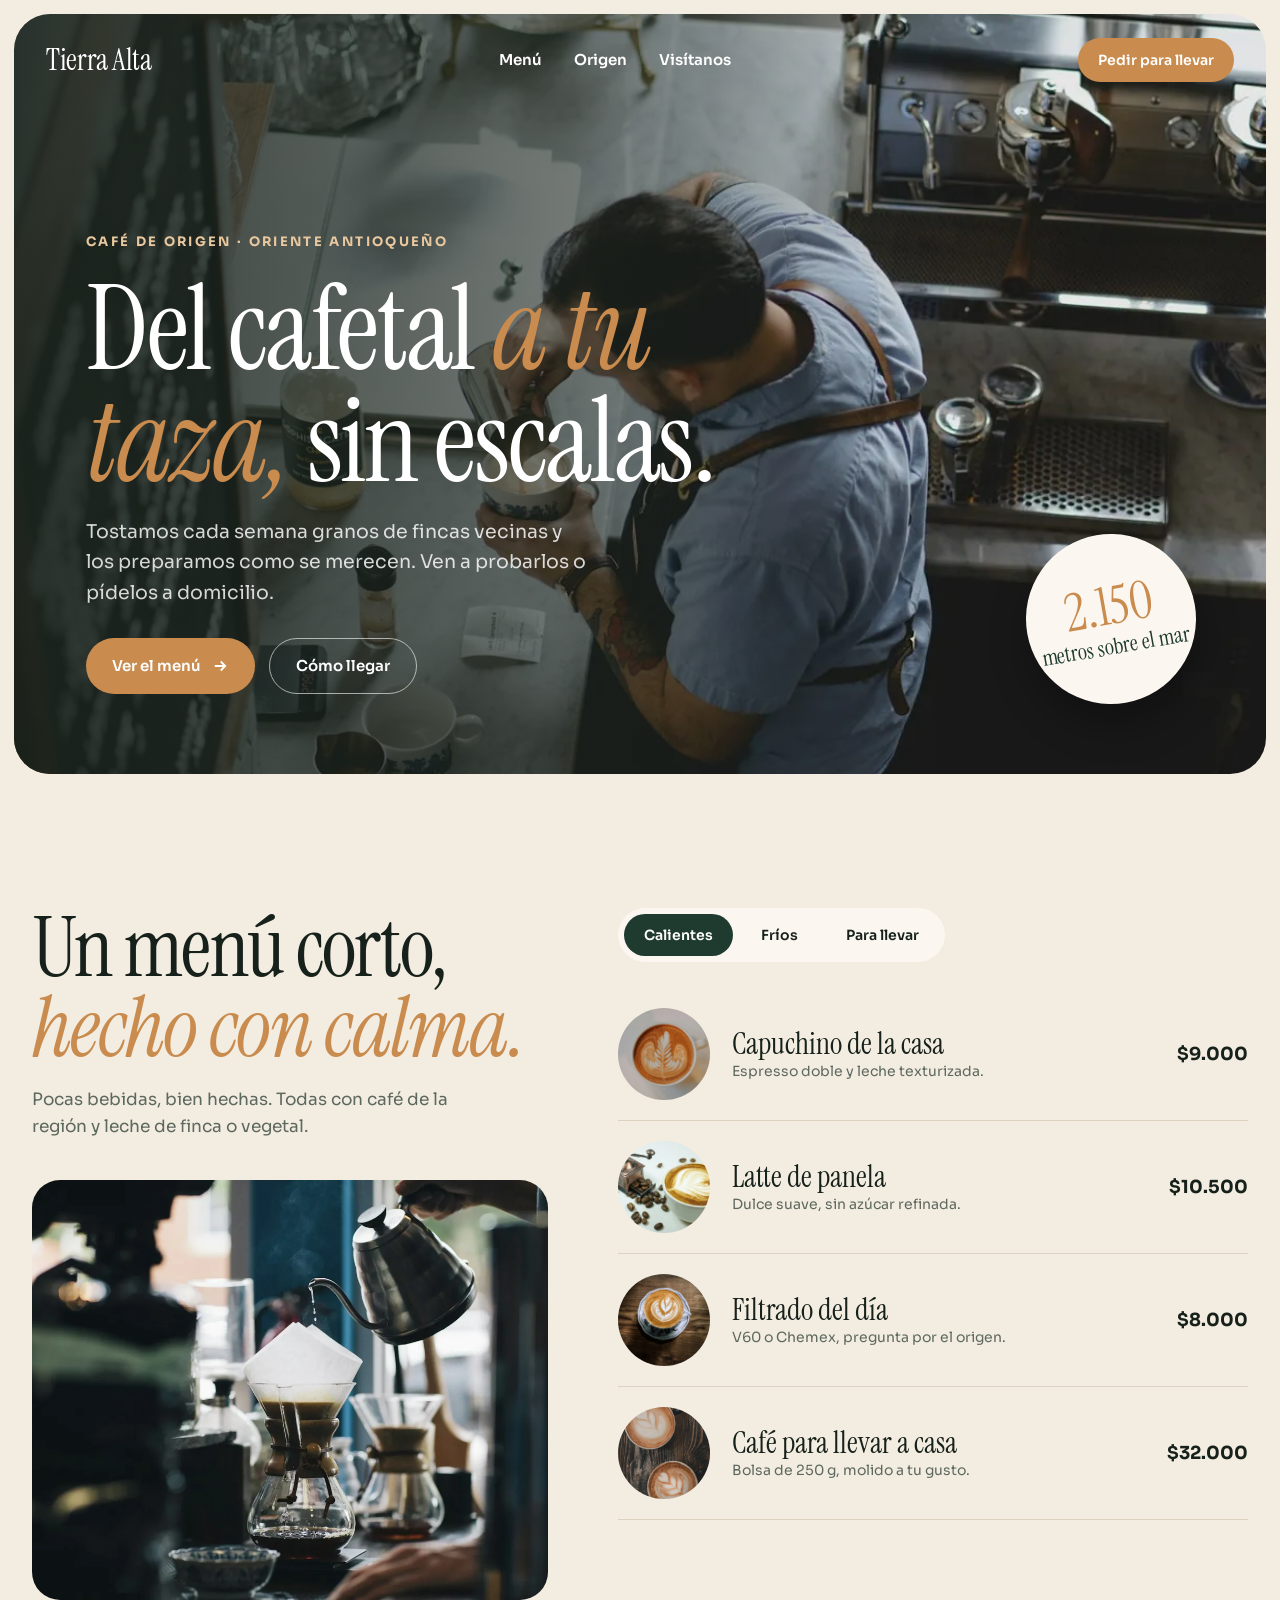
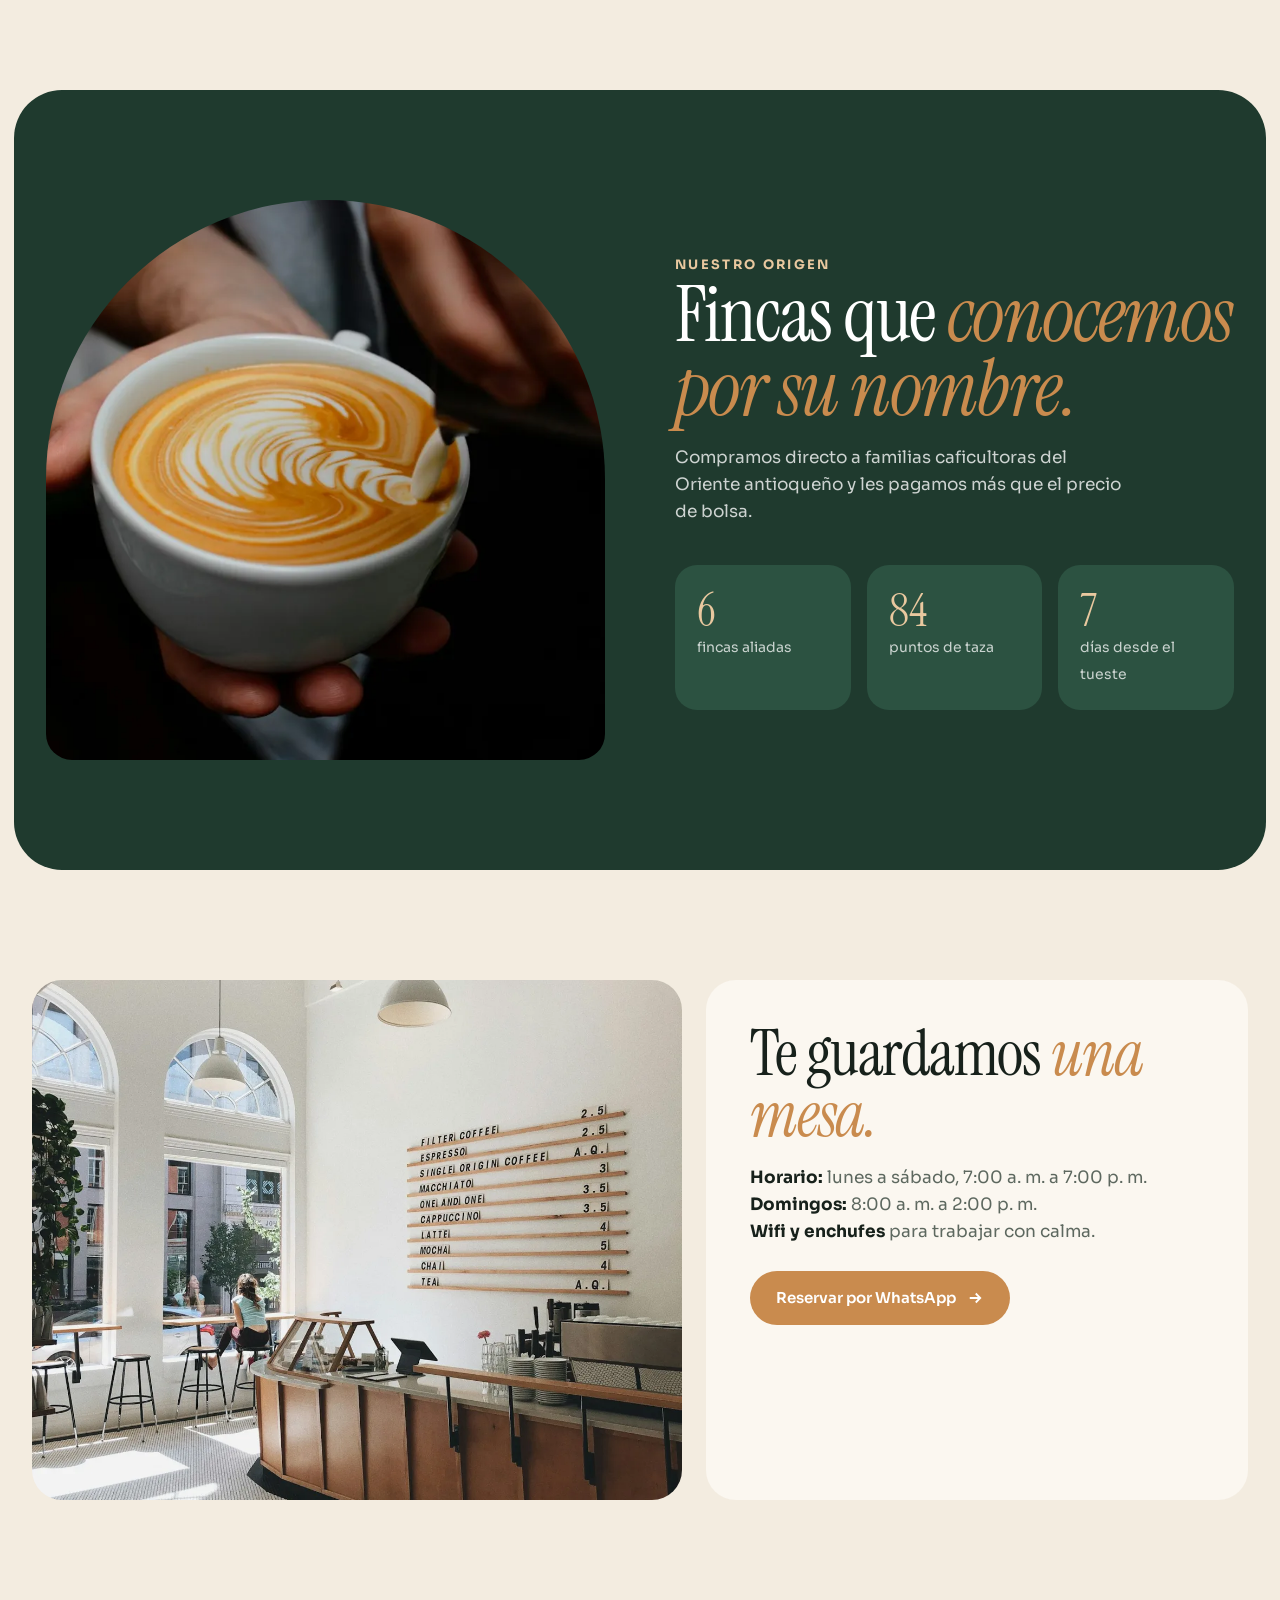
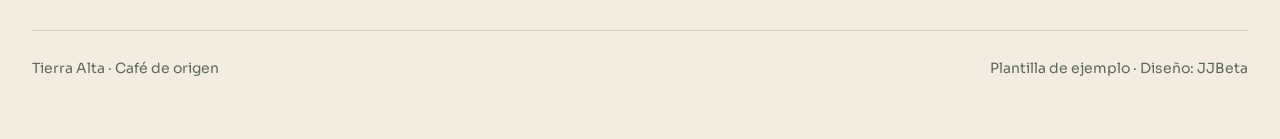
==== cafe/index.html @ 1be64325 "feat(plantillas): agrega la plantilla 02 de cafetería" ====
<!doctype html>
<html lang="es">
<head>
<meta charset="utf-8">
<meta name="viewport" content="width=device-width, initial-scale=1">
<meta name="robots" content="noindex">
<meta property="og:title" content="Tierra Alta · Plantilla de ejemplo de JJBeta">
<title>Tierra Alta · Café de origen del Oriente antioqueño</title>
<link rel="preconnect" href="https://fonts.googleapis.com">
<link href="https://fonts.googleapis.com/css2?family=Instrument+Serif:ital@0;1&family=Sora:wght@400;600;700&display=swap" rel="stylesheet">
<style>
:root { --green: #1f3a2e; --green-2: #2c5241; --cream: #f3ece0; --paper: #fbf7f0; --caramel: #c98b4e; --ink: #17211b; --soft: #5d685f; }
* { box-sizing: border-box; margin: 0; padding: 0; }
html { overflow-x: clip; }
body { background: var(--cream); color: var(--ink); font: 400 17px/1.6 'Sora', sans-serif; }
a { color: inherit; text-decoration: none; }
button { border: 0; background: none; font: inherit; color: inherit; cursor: pointer; }
.wrap { width: min(1240px, 100% - 64px); margin: 0 auto; }
h1, h2 { font-family: 'Instrument Serif', serif; font-weight: 400; letter-spacing: -.02em; line-height: .95; }
h1 i, h2 i { color: var(--caramel); }
.pill { display: inline-flex; align-items: center; gap: 10px; padding: 15px 26px; border-radius: 99px; font-weight: 600; font-size: 15px; }
.pill.solid { background: var(--caramel); color: #fff; }
.pill.ghost { border: 1.5px solid rgb(255 255 255 / .6); color: #fff; }
.pill svg { width: 18px; height: 18px; }

nav { display: flex; align-items: center; justify-content: space-between; padding: 22px 0; color: #fff; position: absolute; inset: 0 0 auto; z-index: 3; width: min(1240px, 100% - 64px); margin: 0 auto; }
.logo { font-family: 'Instrument Serif', serif; font-size: 30px; letter-spacing: -.01em; }
nav ul { display: flex; gap: 32px; list-style: none; font-size: 15px; font-weight: 600; }
.nav-cta { padding: 11px 20px; font-size: 14px; }

.hero { position: relative; min-height: 760px; margin: 14px; border-radius: 36px; overflow: hidden; color: #fff; display: flex; align-items: flex-end; }
.hero .ph { position: absolute; inset: 0; }
.hero .ph img { width: 100%; height: 100%; object-fit: cover; object-position: 50% 45%; }
.hero::after { content: ''; position: absolute; inset: 0; background: linear-gradient(90deg, rgb(23 33 27 / .88) 0%, rgb(23 33 27 / .55) 45%, transparent 75%); }
.hero-in { position: relative; z-index: 2; padding: 0 0 80px 72px; max-width: 720px; }
.eyebrow { font-size: 13px; letter-spacing: .18em; text-transform: uppercase; font-weight: 700; color: #e9c89f; }
.hero h1 { font-size: 118px; margin: 18px 0 20px; }
.hero p { font-size: 19px; color: rgb(255 255 255 / .82); max-width: 500px; }
.actions { display: flex; gap: 14px; margin-top: 30px; flex-wrap: wrap; }
.stamp { position: absolute; right: 70px; bottom: 70px; z-index: 2; width: 170px; height: 170px; border-radius: 50%; background: var(--paper); color: var(--green); display: grid; place-items: center; text-align: center; font-family: 'Instrument Serif', serif; font-size: 22px; line-height: 1.05; rotate: -10deg; box-shadow: 0 20px 40px rgb(0 0 0 / .3); }
.stamp b { display: block; font-size: 52px; color: var(--caramel); font-weight: 400; }

.menu { padding: 120px 0 90px; display: grid; grid-template-columns: .9fr 1.1fr; gap: 70px; align-items: start; }
.menu h2 { font-size: 84px; }
.menu > div > p { color: var(--soft); margin-top: 18px; max-width: 420px; }
.menu .ph { margin-top: 40px; height: 420px; border-radius: 28px; overflow: hidden; }
.menu .ph img { width: 100%; height: 100%; object-fit: cover; }
.tabs { display: flex; gap: 8px; background: var(--paper); padding: 6px; border-radius: 99px; width: max-content; }
.chip { padding: 10px 20px; border-radius: 99px; font-weight: 600; font-size: 14px; }
.chip.on { background: var(--green); color: #fff; }
.list { margin-top: 26px; display: grid; }
.item { display: grid; grid-template-columns: 92px 1fr auto; gap: 22px; align-items: center; padding: 20px 0; border-bottom: 1px solid #ddd2c0; }
.item .ph { margin: 0; width: 92px; height: 92px; border-radius: 50%; }
.item h3 { font-family: 'Instrument Serif', serif; font-weight: 400; font-size: 30px; line-height: 1.1; }
.item p { color: var(--soft); font-size: 14px; }
.item b { font-size: 18px; }

.origin { background: var(--green); color: #fff; padding: 110px 0; border-radius: 48px; margin: 0 14px; }
.origin .wrap { display: grid; grid-template-columns: 1fr 1fr; gap: 70px; align-items: center; }
.origin .ph { height: 560px; border-radius: 300px 300px 28px 28px; overflow: hidden; }
.origin .ph img { width: 100%; height: 100%; object-fit: cover; }
.origin h2 { font-size: 78px; }
.facts { display: grid; grid-template-columns: repeat(3, 1fr); gap: 16px; margin-top: 40px; }
.fact { background: var(--green-2); border-radius: 22px; padding: 22px; }
.fact b { font-family: 'Instrument Serif', serif; font-size: 46px; font-weight: 400; color: #e9c89f; display: block; line-height: 1; }
.fact span { font-size: 14px; color: rgb(255 255 255 / .75); }

.visit { padding: 110px 0 90px; }
.visit .grid { display: grid; grid-template-columns: 1.2fr 1fr; gap: 24px; }
.visit .ph { border-radius: 30px; overflow: hidden; height: 520px; position: relative; }
.visit .ph img { position: absolute; inset: 0; }
.visit .ph img { width: 100%; height: 100%; object-fit: cover; }
.card { background: var(--paper); border-radius: 30px; padding: 44px; display: flex; flex-direction: column; gap: 18px; }
.card h2 { font-size: 64px; }
.card li { list-style: none; color: var(--soft); }
.card li b { color: var(--ink); }
.card .pill.solid { align-self: start; margin-top: 8px; }

footer { padding: 40px 0 60px; color: var(--soft); font-size: 14px; }
footer .wrap { display: flex; justify-content: space-between; border-top: 1px solid #ddd2c0; padding-top: 26px; }

@media (max-width: 700px) {
  .wrap, nav { width: calc(100% - 36px); }
  nav ul { display: none; }
  .hero { min-height: 760px; margin: 8px; border-radius: 26px; }
  .hero::after { background: linear-gradient(0deg, rgb(23 33 27 / .92) 0%, rgb(23 33 27 / .5) 55%, rgb(23 33 27 / .2) 100%); }
  .hero-in { padding: 0 22px 40px; }
  .hero h1 { font-size: 64px; }
  .hero p { font-size: 16px; }
  .stamp { width: 110px; height: 110px; font-size: 15px; right: 18px; bottom: auto; top: 96px; }
  .stamp b { font-size: 32px; }
  .menu, .origin .wrap, .visit .grid { grid-template-columns: 1fr; gap: 34px; }
  .menu { padding: 80px 0 60px; }
  .menu h2, .origin h2 { font-size: 54px; }
  .menu .ph { height: 260px; }
  .item { grid-template-columns: 70px 1fr auto; gap: 14px; }
  .item .ph { width: 70px; height: 70px; }
  .item h3 { font-size: 24px; }
  .origin { padding: 70px 0; margin: 0 8px; border-radius: 32px; }
  .origin .ph { height: 380px; }
  .facts { grid-template-columns: 1fr 1fr 1fr; gap: 10px; }
  .fact { padding: 14px; }
  .fact b { font-size: 32px; }
  .card { padding: 30px 24px; }
  .card h2 { font-size: 46px; }
  .visit .ph { height: 300px; }
  footer .wrap { flex-direction: column; gap: 8px; }
}

/* modo boceto */
body.sketch { background: #f6f1e6; color: transparent; }
.sketch > *:not(svg):not(script) { filter: url(#rough); }
.sketch * { color: transparent !important; text-shadow: none !important; box-shadow: none !important; background-color: transparent !important; background-image: none !important; }
.sketch .hero::after { display: none; }
.sketch .ln { background-image: linear-gradient(#4a4a4a, #4a4a4a) !important; background-size: 100% 2.5px !important; background-position: 0 72% !important; background-repeat: no-repeat !important; box-decoration-break: clone; -webkit-box-decoration-break: clone; }
.sketch :is(h1, h2, h3) .ln { background-image: repeating-linear-gradient(-55deg, #3a3a3a 0 2px, transparent 2px 9px) !important; background-size: 100% 70% !important; background-position: 0 60% !important; }
.sketch img { visibility: hidden; }
.sketch :is(.pill, .chip, .tabs, .ph, .card, .fact, .stamp, .hero, .origin) { border: 3px solid #3a3a3a !important; }
.sketch .ph { background-image: linear-gradient(to top right, transparent calc(50% - 1.5px), #8a8a8a calc(50% - 1.5px) calc(50% + 1.5px), transparent calc(50% + 1.5px)), linear-gradient(to top left, transparent calc(50% - 1.5px), #8a8a8a calc(50% - 1.5px) calc(50% + 1.5px), transparent calc(50% + 1.5px)) !important; }
.sketch .hero > .ph { border: 0 !important; }
.sketch :is(.item, footer .wrap) { border-color: #3a3a3a !important; }
</style>
</head>
<body>
<svg width="0" height="0" style="position:absolute"><filter id="rough"><feTurbulence type="fractalNoise" baseFrequency="0.035" numOctaves="2" seed="7"/><feDisplacementMap in="SourceGraphic" scale="5"/></filter></svg>

<header class="hero">
  <nav aria-label="Principal"><a class="logo" href="#">Tierra Alta</a><ul><li><a href="#menu">Menú</a></li><li><a href="#origen">Origen</a></li><li><a href="#visita">Visítanos</a></li></ul><a class="pill solid nav-cta" href="#">Pedir para llevar</a></nav>
  <div class="ph"><img src="fotos/c-1515860734122-e0d771b36d3e.webp" alt="Barista sirviendo un capuchino con arte latte"></div>
  <div class="hero-in">
    <span class="eyebrow">Café de origen · Oriente antioqueño</span>
    <h1>Del cafetal <i>a tu taza,</i> sin escalas.</h1>
    <p>Tostamos cada semana granos de fincas vecinas y los preparamos como se merecen. Ven a probarlos o pídelos a domicilio.</p>
    <div class="actions"><a class="pill solid" href="#menu">Ver el menú <svg viewBox="0 0 24 24" fill="none" stroke="currentColor" stroke-width="2.4"><path d="M5 12h14M13 6l6 6-6 6"/></svg></a><a class="pill ghost" href="#visita">Cómo llegar</a></div>
  </div>
  <div class="stamp"><span><b>2.150</b>metros sobre el mar</span></div>
</header>

<main>
<section class="menu wrap" id="menu">
  <div>
    <h2>Un menú corto, <i>hecho con calma.</i></h2>
    <p>Pocas bebidas, bien hechas. Todas con café de la región y leche de finca o vegetal.</p>
    <div class="ph"><img src="fotos/c-1442512595331-e89e73853f31.webp" alt="Barra de métodos de filtrado"></div>
  </div>
  <div>
    <div class="tabs" role="group" aria-label="Categorías"><button class="chip on">Calientes</button><button class="chip">Fríos</button><button class="chip">Para llevar</button></div>
    <div class="list">
      <div class="item"><div class="ph"><img src="fotos/c-1676277571294-f0bcdb8dc7c8.webp" alt="" style="width:100%;height:100%;object-fit:cover"></div><div><h3>Capuchino de la casa</h3><p>Espresso doble y leche texturizada.</p></div><b>$9.000</b></div>
      <div class="item"><div class="ph"><img src="fotos/c-1614507730489-2c5f0d17f1cb.webp" alt="" style="width:100%;height:100%;object-fit:cover"></div><div><h3>Latte de panela</h3><p>Dulce suave, sin azúcar refinada.</p></div><b>$10.500</b></div>
      <div class="item"><div class="ph"><img src="fotos/c-1752362631575-37fbf24ee00e.webp" alt="" style="width:100%;height:100%;object-fit:cover"></div><div><h3>Filtrado del día</h3><p>V60 o Chemex, pregunta por el origen.</p></div><b>$8.000</b></div>
      <div class="item"><div class="ph"><img src="fotos/c-1599163479506-2758dab1dd5e.webp" alt="" style="width:100%;height:100%;object-fit:cover"></div><div><h3>Café para llevar a casa</h3><p>Bolsa de 250 g, molido a tu gusto.</p></div><b>$32.000</b></div>
    </div>
  </div>
</section>

<section class="origin" id="origen">
  <div class="wrap">
    <div class="ph"><img src="fotos/c-1579265898841-79c7890d69cf.webp" alt="Barista preparando café"></div>
    <div>
      <span class="eyebrow">Nuestro origen</span>
      <h2>Fincas que <i>conocemos por su nombre.</i></h2>
      <p style="color:rgb(255 255 255 / .78);margin-top:18px;max-width:460px">Compramos directo a familias caficultoras del Oriente antioqueño y les pagamos más que el precio de bolsa.</p>
      <div class="facts"><div class="fact"><b>6</b><span>fincas aliadas</span></div><div class="fact"><b>84</b><span>puntos de taza</span></div><div class="fact"><b>7</b><span>días desde el tueste</span></div></div>
    </div>
  </div>
</section>

<section class="visit wrap" id="visita">
  <div class="grid">
    <div class="ph"><img src="fotos/c-1567880905822-56f8e06fe630.webp" alt="Interior luminoso de la cafetería"></div>
    <div class="card">
      <h2>Te guardamos <i>una mesa.</i></h2>
      <ul><li><b>Horario:</b> lunes a sábado, 7:00 a. m. a 7:00 p. m.</li><li><b>Domingos:</b> 8:00 a. m. a 2:00 p. m.</li><li><b>Wifi y enchufes</b> para trabajar con calma.</li></ul>
      <a class="pill solid" href="#">Reservar por WhatsApp <svg viewBox="0 0 24 24" fill="none" stroke="currentColor" stroke-width="2.4"><path d="M5 12h14M13 6l6 6-6 6"/></svg></a>
    </div>
  </div>
</section>
</main>
<footer><div class="wrap"><span>Tierra Alta · Café de origen</span><span>Plantilla de ejemplo · Diseño: JJBeta</span></div></footer>
<script>
const mode = location.search.includes('sketch') ? 'sketch' : ''
if (mode) {
  document.body.classList.add(mode)
  const walker = document.createTreeWalker(document.body, NodeFilter.SHOW_TEXT, { acceptNode: (n) => n.textContent.trim() ? NodeFilter.FILTER_ACCEPT : NodeFilter.FILTER_REJECT })
  const nodes = []; while (walker.nextNode()) nodes.push(walker.currentNode)
  nodes.forEach((n) => { if (n.parentElement.closest('svg, style, script')) return; const s = document.createElement('span'); s.className = 'ln'; n.replaceWith(s); s.append(n) })
}
</script>
</body>
</html>
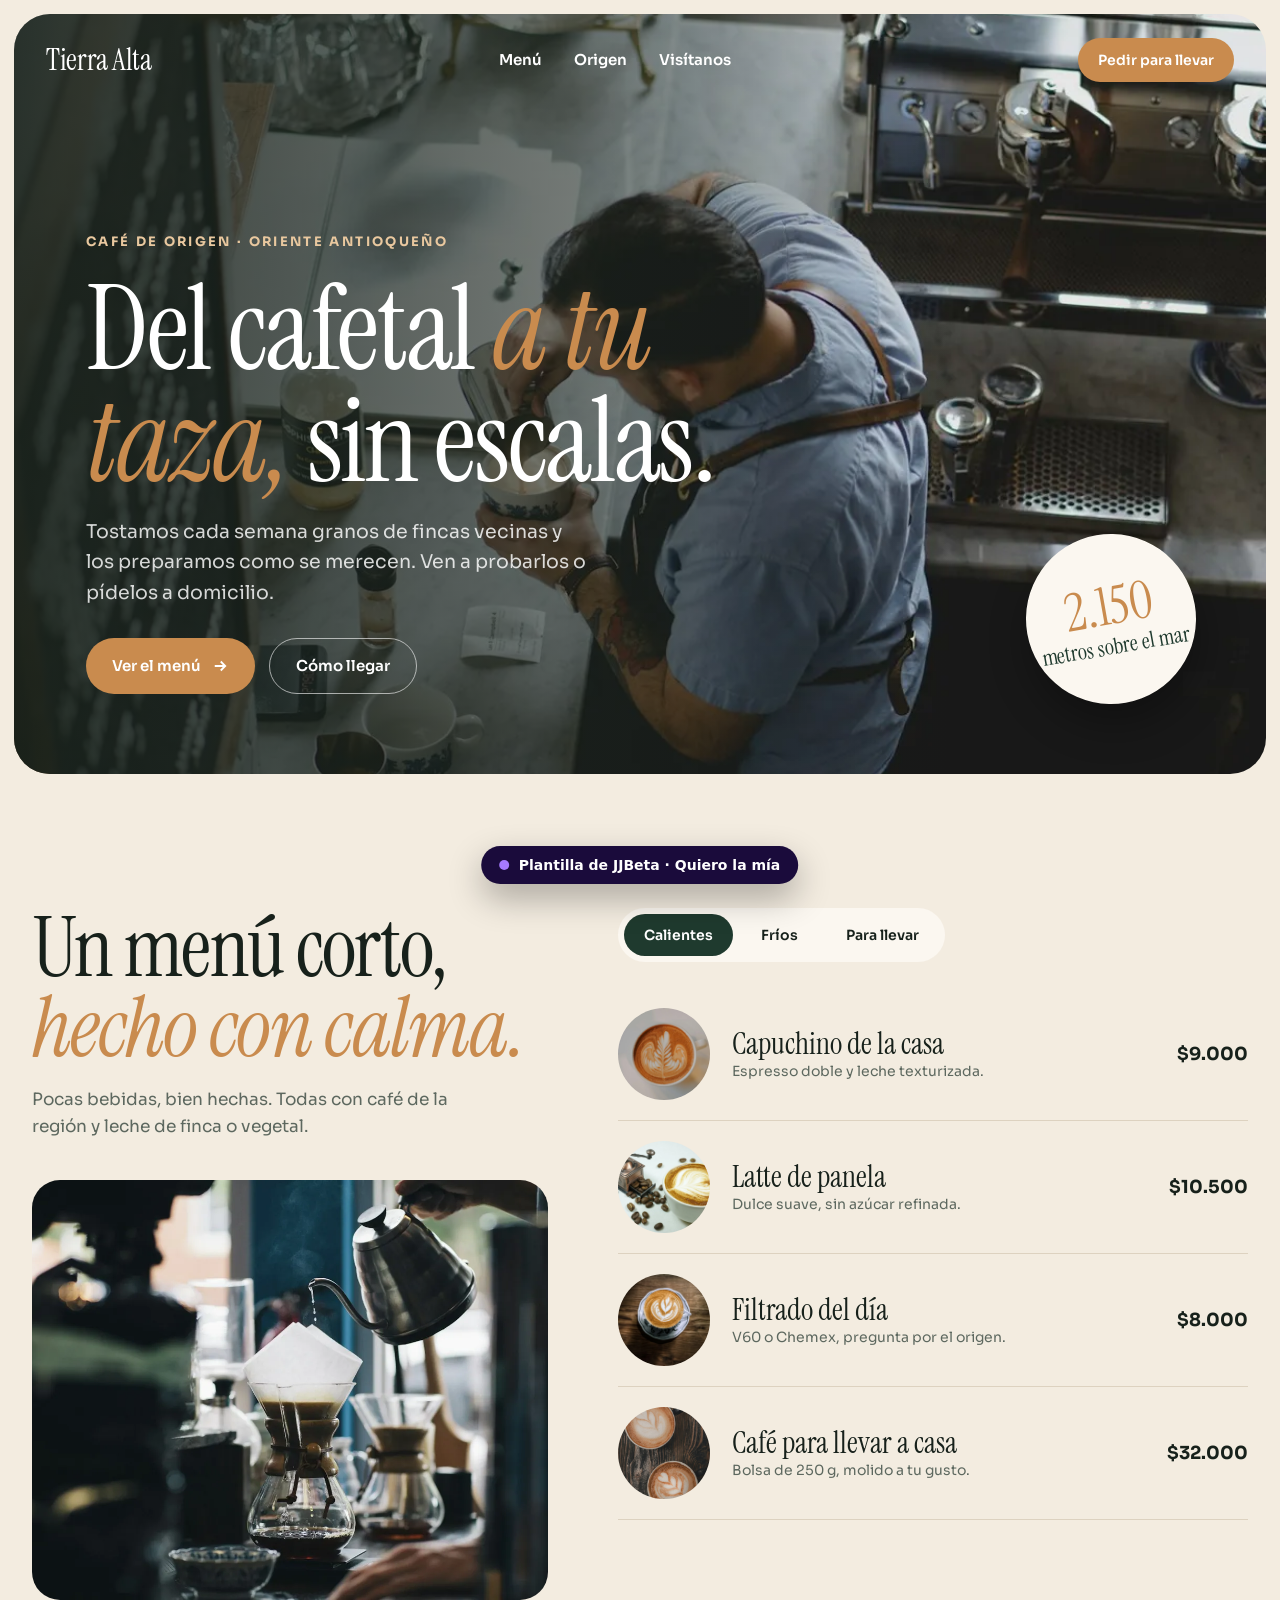
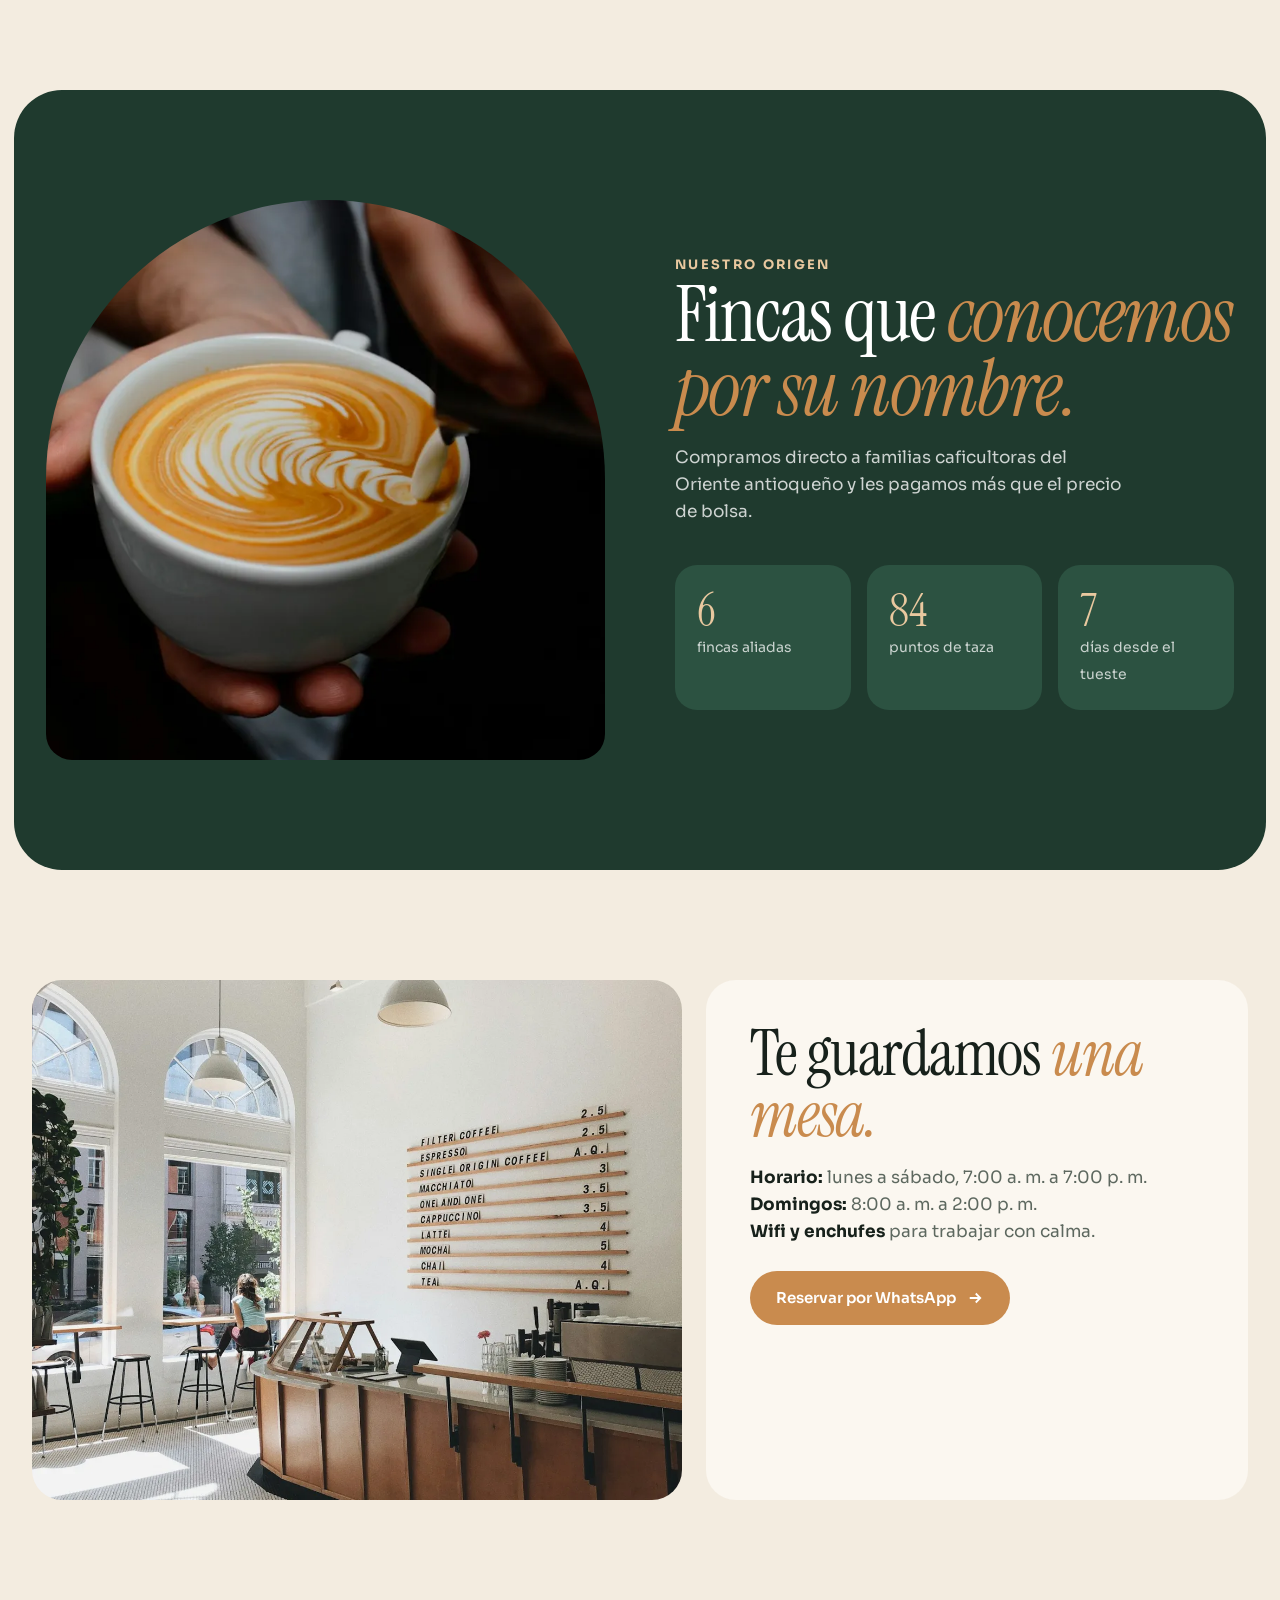
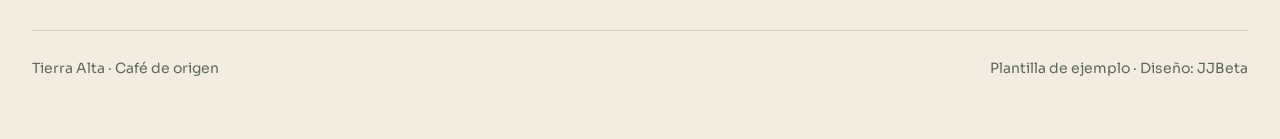
==== commit 432ef7b7: "feat(plantillas): rediseña la portada con el estilo de la marca y agrega acceso para pedir la planti" ====
--- a/cafe/index.html
+++ b/cafe/index.html
@@ -178,6 +178,8 @@
 </section>
 </main>
 <footer><div class="wrap"><span>Tierra Alta · Café de origen</span><span>Plantilla de ejemplo · Diseño: JJBeta</span></div></footer>
+
+<a href="https://jjbeta-dev.github.io/plantillas/" style="position:fixed;left:50%;bottom:16px;transform:translateX(-50%);z-index:99;display:flex;gap:10px;align-items:center;background:oklch(20.74% 0.0865 291.29);color:#fff;font:600 14px/1 system-ui,sans-serif;padding:12px 18px;border-radius:99px;box-shadow:0 14px 34px rgb(0 0 0 / .3);text-decoration:none;white-space:nowrap"><span style="width:10px;height:10px;border-radius:50%;background:oklch(68.15% 0.1905 295.86)"></span>Plantilla de JJBeta · Quiero la mía</a>
 <script>
 const mode = location.search.includes('sketch') ? 'sketch' : ''
 if (mode) {
